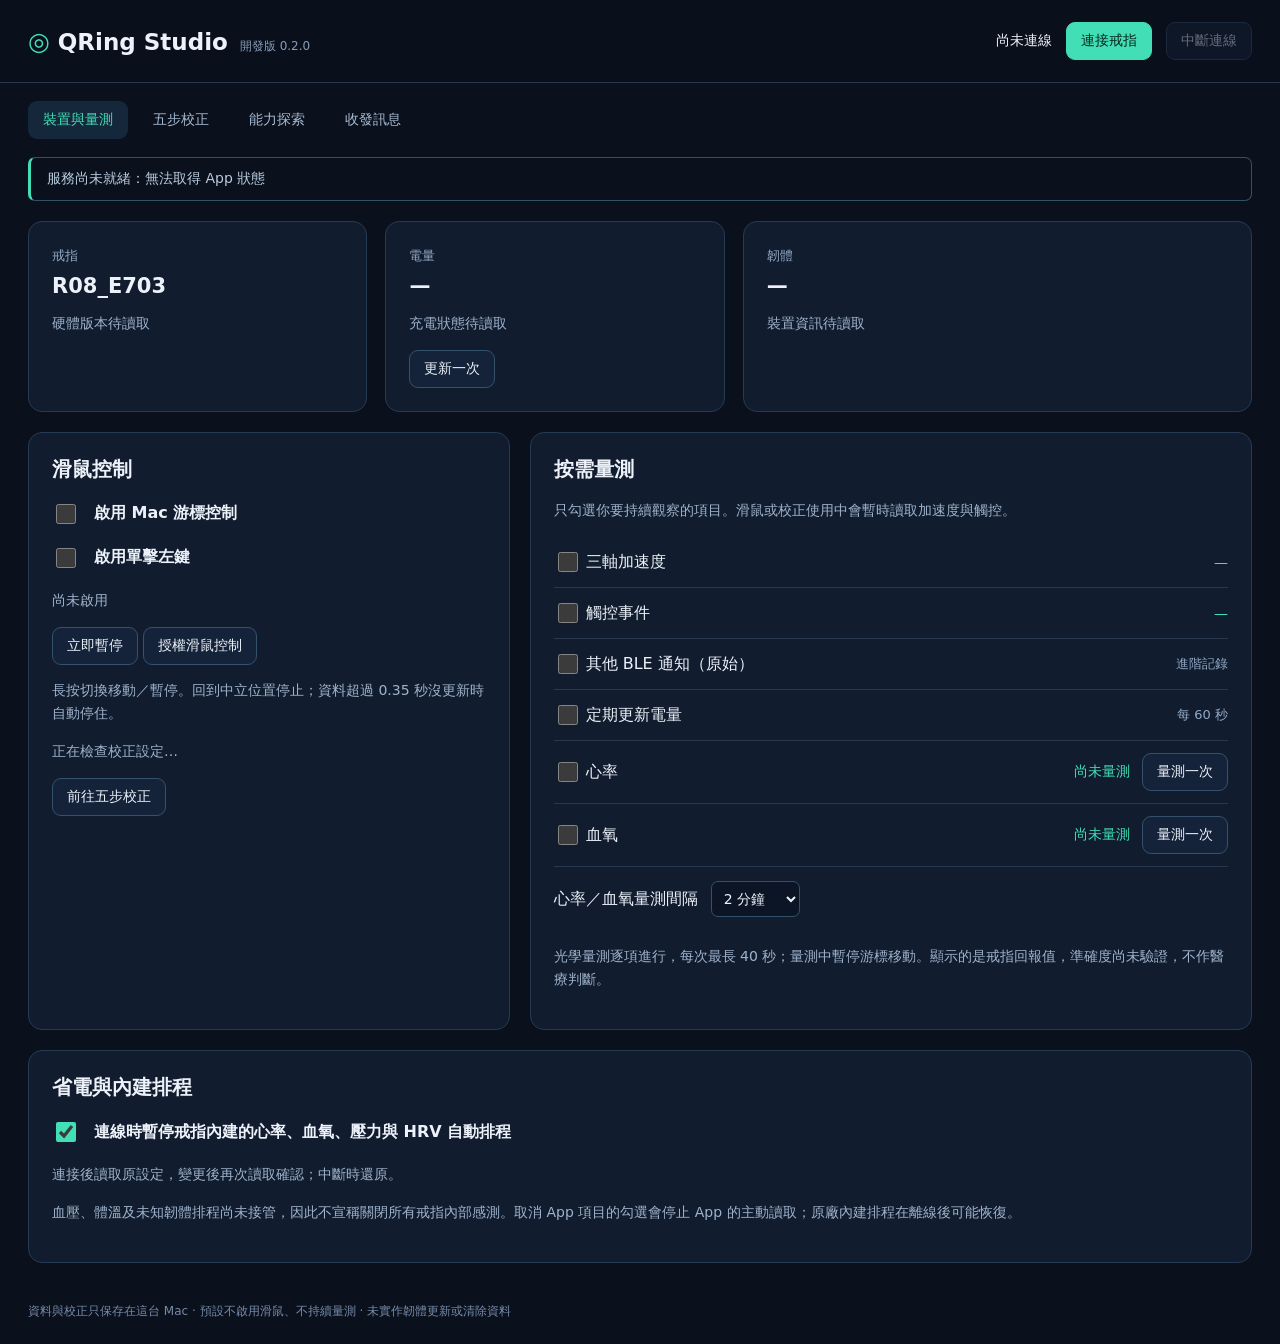
==== mac-app/web/index.html @ 6a07385c "feat: ship QRing Studio macOS app with selective sensors, calibration and developer logs" ====
<!doctype html><html lang="zh-Hant"><head><meta charset="utf-8"><meta name="viewport" content="width=device-width,initial-scale=1"><title>QRing Studio</title><link rel="stylesheet" href="studio.css"></head><body>
<header><div class="brand">◎ <b>QRing Studio</b><small>開發版 0.2.0</small></div><span id="connection">尚未連線</span><button id="connect">連接戒指</button><button id="disconnect" disabled>中斷連線</button></header>
<nav aria-label="功能"><button data-tab="dashboard" class="selected">裝置與量測</button><button data-tab="calibration">五步校正</button><button data-tab="explore">能力探索</button><button data-tab="messages">收發訊息</button></nav><div id="notice" role="status" aria-live="polite">持續量測預設關閉。請先連接戒指。</div>
<main><section id="dashboard" class="tab"><div class="stats"><article><small>戒指</small><strong id="name">R08_E703</strong><p id="hardware">硬體版本待讀取</p></article><article><small>電量</small><strong id="battery">—</strong><p id="charging">充電狀態待讀取</p><button data-read="battery">更新一次</button></article><article><small>韌體</small><strong id="firmware">—</strong><p id="serial">裝置資訊待讀取</p></article></div>
<div class="columns"><article><h2>滑鼠控制</h2><label class="toggle"><input type="checkbox" data-option="mouse">啟用 Mac 游標控制</label><label class="toggle"><input type="checkbox" data-option="click">啟用單擊左鍵</label><p id="mouseStatus">尚未啟用</p><button id="pause">立即暫停</button> <button id="access">授權滑鼠控制</button><p>長按切換移動／暫停。回到中立位置停止；資料超過 0.35 秒沒更新時自動停住。</p><p id="calibrationStatus">正在檢查校正設定…</p><button id="calibrationLink">前往五步校正</button></article>
<article><h2>按需量測</h2><p>只勾選你要持續觀察的項目。滑鼠或校正使用中會暫時讀取加速度與觸控。</p><div class="feature"><label><input type="checkbox" data-option="accel">三軸加速度</label><output id="accelValue">—</output></div><div class="feature"><label><input type="checkbox" data-option="touch">觸控事件</label><output id="touchValue">—</output></div><div class="feature"><label><input type="checkbox" data-option="raw_gatt">其他 BLE 通知（原始）</label><span>進階記錄</span></div><div class="feature"><label><input type="checkbox" data-option="battery">定期更新電量</label><span>每 60 秒</span></div><div class="feature"><label><input type="checkbox" data-option="hr">心率</label><output id="hrValue">尚未量測</output><button data-measure="1">量測一次</button></div><div class="feature"><label><input type="checkbox" data-option="spo2">血氧</label><output id="spo2Value">尚未量測</output><button data-measure="3">量測一次</button></div><label>心率／血氧量測間隔 <select id="healthInterval"><option value="60">1 分鐘</option><option value="120" selected>2 分鐘</option><option value="300">5 分鐘</option><option value="600">10 分鐘</option></select></label><p>光學量測逐項進行，每次最長 40 秒；量測中暫停游標移動。顯示的是戒指回報值，準確度尚未驗證，不作醫療判斷。</p></article></div>
<article><h2>省電與內建排程</h2><label class="toggle"><input type="checkbox" data-option="manage_auto" checked>連線時暫停戒指內建的心率、血氧、壓力與 HRV 自動排程</label><p id="autoStatus">連接後讀取原設定，變更後再次讀取確認；中斷時還原。</p><p>血壓、體溫及未知韌體排程尚未接管，因此不宣稱關閉所有戒指內部感測。取消 App 項目的勾選會停止 App 的主動讀取；原廠內建排程在離線後可能恢復。</p></article></section>
<section id="calibration" class="tab" hidden><div class="cal-note">校正時系統游標控制會關閉；離開此頁後結束校正專用讀取。</div><iframe id="calFrame" title="戒指五步校正" src="about:blank"></iframe></section>
<section id="explore" class="tab" hidden><article><h2>這顆戒指回報了什麼？</h2><p>「實機回應」只代表收到資料；有效數值、感測準確度與功能可用性是不同的證據。社群文件使用其他韌體，不能當作這顆戒指的驗證。</p><div id="evidence"></div><button id="inventory">讀取基本能力與排程（不啟動感測）</button></article><article><h2>健康功能候選</h2><p>這些名稱來自協定。心率與血氧可單次測試；其他項目只呈現原始回應，不把未知欄位換算成健康數值。ECG 啟動流程尚未確認，本版不送出。</p><div id="measureCandidates"></div></article><article><h2>唯讀查詢</h2><select id="readQuery" aria-label="選擇唯讀查詢"></select> <button id="readSelected">讀取一次</button><p>只有按下按鈕才會讀取，不會因為顯示在清單內就持續執行。完整結果會出現在收發訊息。</p></article><article><h2>所有協定入口</h2><input id="catalogSearch" placeholder="搜尋功能、指令碼或分類" aria-label="搜尋能力"><div id="catalog"></div></article><article><h2>GATT 與原始能力位元</h2><pre id="gatt">尚未讀取</pre></article></section>
<section id="messages" class="tab" hidden><article><div class="row"><div><h2>完整收發紀錄</h2><p>TX：App 送給戒指；RX：戒指回報；輸出：游標與點擊；其他：解析、排程、校正與還原。未知訊息保留原文。</p></div><button id="export">匯出本次紀錄</button></div><label>方向 <select id="logFilter"><option value="">全部</option><option>TX</option><option>RX</option><option>輸出</option><option>解析</option><option>量測</option><option>排程</option><option>還原</option></select></label><input id="logSearch" placeholder="搜尋訊息或十六進位" aria-label="搜尋訊息"><p>畫面顯示最近 1,000 筆；本次完整紀錄保存在這台 Mac，可匯出。可能包含健康資料，分享前請自行檢查。</p><div id="logs"></div></article></section></main><footer>資料與校正只保存在這台 Mac · 預設不啟用滑鼠、不持續量測 · 未實作韌體更新或清除資料</footer><script src="studio.js"></script></body></html>
---- mac-app/web/studio.css ----
:root{font:16px system-ui,sans-serif;color-scheme:dark;background:#0a101c;color:#edf2fa}*{box-sizing:border-box}body{margin:0}header{display:flex;align-items:center;gap:14px;padding:22px 28px;border-bottom:1px solid #28384f;position:sticky;top:0;background:#0a101cf5;z-index:10}.brand{font-size:25px;color:#42dfb7;margin-right:auto}.brand b{color:#edf2fa;font-size:23px}.brand small{font-size:12px;color:#889cb7;margin-left:12px}button,select,input{font:inherit}button{background:#15233a;color:#edf2fa;border:1px solid #36516b;border-radius:9px;padding:9px 14px;cursor:pointer;font-size:14px}button:hover:not(:disabled){border-color:#42dfb7}button:disabled{opacity:.4;cursor:not-allowed}button:focus-visible,input:focus-visible,select:focus-visible{outline:3px solid #42dfb7;outline-offset:3px}#connect{background:#42dfb7;color:#08261f;border-color:#42dfb7}#connection{font-size:14px}nav{display:flex;gap:10px;padding:18px 28px 0}nav button{border-color:transparent;background:transparent;color:#a7bad2}.selected{color:#42dfb7!important;background:#15283b!important}#notice{margin:18px 28px 0;border:1px solid #335269;border-left:3px solid #42dfb7;padding:12px 16px;border-radius:7px;color:#b8ccdf;font-size:14px}main{padding:20px 28px}article{background:#111c2e;border:1px solid #263b53;border-radius:14px;padding:23px;margin-bottom:20px}h2{font-size:20px;margin:0 0 16px}p{color:#9fb3cc;font-size:14px;line-height:1.7}small{color:#92a7c2}strong{display:block;font-size:24px;margin-top:9px}.stats{display:grid;grid-template-columns:1fr 1fr 1.5fr;gap:18px}.stats strong{overflow-wrap:anywhere;font-size:21px}.columns{display:grid;grid-template-columns:1fr 1.5fr;gap:20px}.toggle{display:flex;align-items:center;gap:10px;margin:18px 0;font-weight:600}input[type=checkbox]{width:20px;height:20px;accent-color:#42dfb7;vertical-align:middle;margin-right:8px}.feature{display:flex;gap:12px;align-items:center;flex-wrap:wrap;padding:12px 0;border-bottom:1px solid #27374d}.feature output{margin-left:auto;font-size:14px;color:#42dfb7}.feature span{margin-left:auto;color:#91a8c4;font-size:13px}select,input:not([type=checkbox]){background:#0b1525;border:1px solid #35506c;color:#eef3fb;border-radius:7px;padding:8px;font-size:14px}select{margin:14px 8px}.row{display:flex;gap:20px;align-items:center;justify-content:space-between}#logs{max-height:600px;overflow:auto}.entry{font-family:ui-monospace,monospace;border-bottom:1px solid #29394e;padding:11px 0;font-size:13px;line-height:1.7;overflow-wrap:anywhere}.entry b{color:#42dfb7;margin-right:10px}pre{font-size:13px;white-space:pre-wrap;overflow-wrap:anywhere;line-height:1.6;color:#adc4dd}.catalog-row{padding:14px 0;border-bottom:1px solid #2a3950}.catalog-row h3{font-size:16px;margin:0 0 7px;font-weight:500}.catalog-row small{display:block;font-size:13px;line-height:1.6}.status-tag{display:inline-block;padding:4px 8px;background:#153441;border-radius:5px;color:#83d8c1;font-size:12px;margin:3px}.cal-note{padding:12px;color:#a7bed7;font-size:14px}iframe{border:0;width:100%;height:1150px;background:#0a101c}footer{padding:0 28px 24px;color:#758ba9;font-size:12px}[hidden]{display:none!important}@media(max-width:900px){header{flex-wrap:wrap}.stats,.columns{grid-template-columns:1fr}nav{flex-wrap:wrap}.brand{width:100%}}
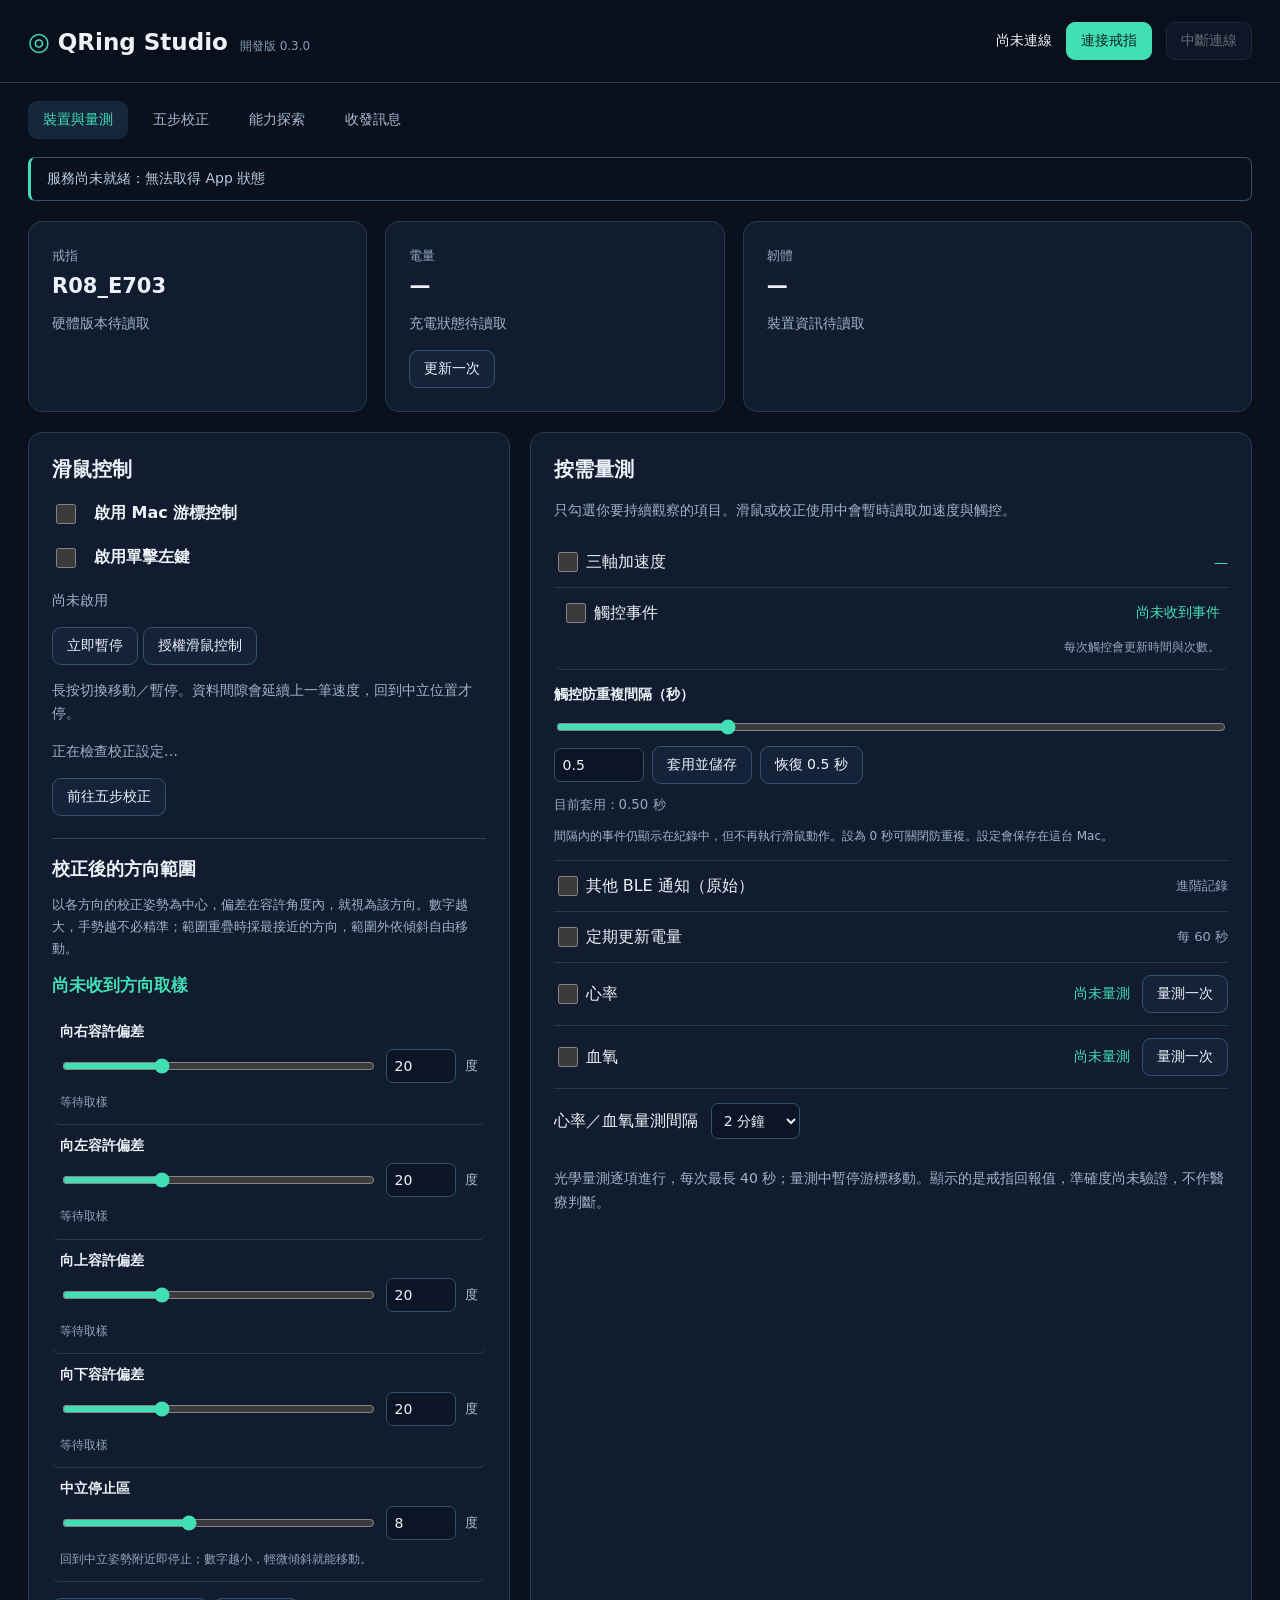
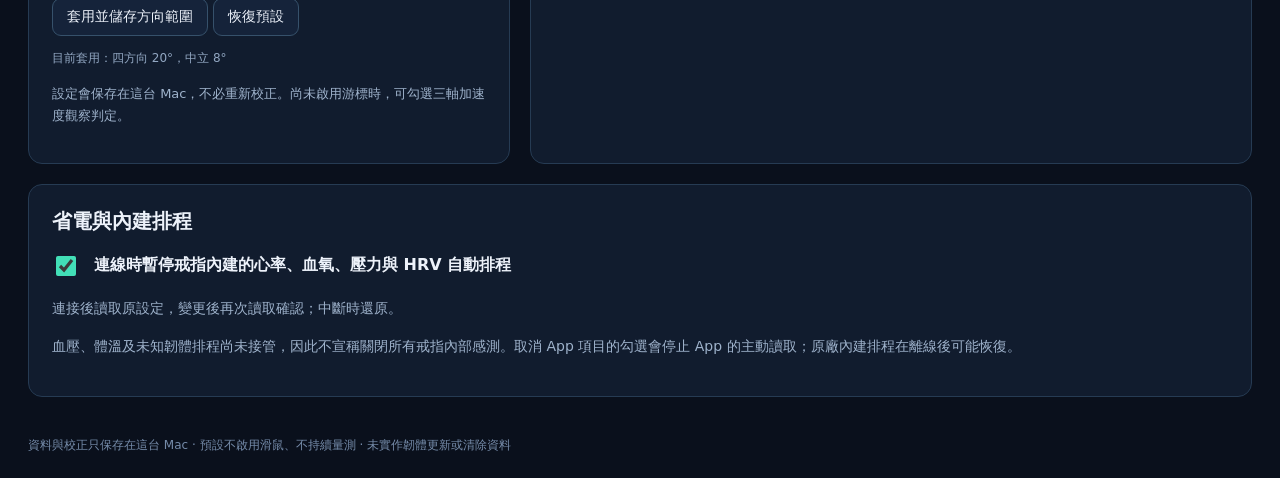
==== commit 54a33684: "feat: integrate QRing Studio 0.3.0 M6 updates Add menu bar controls, ring-tap calibration, touch and" ====
--- a/mac-app/web/index.html
+++ b/mac-app/web/index.html
@@ -1,10 +1,10 @@
 <!doctype html><html lang="zh-Hant"><head><meta charset="utf-8"><meta name="viewport" content="width=device-width,initial-scale=1"><title>QRing Studio</title><link rel="stylesheet" href="studio.css"></head><body>
-<header><div class="brand">◎ <b>QRing Studio</b><small>開發版 0.2.0</small></div><span id="connection">尚未連線</span><button id="connect">連接戒指</button><button id="disconnect" disabled>中斷連線</button></header>
+<header><div class="brand">◎ <b>QRing Studio</b><small>開發版 0.3.0</small></div><span id="connection">尚未連線</span><button id="connect">連接戒指</button><button id="disconnect" disabled>中斷連線</button></header>
 <nav aria-label="功能"><button data-tab="dashboard" class="selected">裝置與量測</button><button data-tab="calibration">五步校正</button><button data-tab="explore">能力探索</button><button data-tab="messages">收發訊息</button></nav><div id="notice" role="status" aria-live="polite">持續量測預設關閉。請先連接戒指。</div>
 <main><section id="dashboard" class="tab"><div class="stats"><article><small>戒指</small><strong id="name">R08_E703</strong><p id="hardware">硬體版本待讀取</p></article><article><small>電量</small><strong id="battery">—</strong><p id="charging">充電狀態待讀取</p><button data-read="battery">更新一次</button></article><article><small>韌體</small><strong id="firmware">—</strong><p id="serial">裝置資訊待讀取</p></article></div>
-<div class="columns"><article><h2>滑鼠控制</h2><label class="toggle"><input type="checkbox" data-option="mouse">啟用 Mac 游標控制</label><label class="toggle"><input type="checkbox" data-option="click">啟用單擊左鍵</label><p id="mouseStatus">尚未啟用</p><button id="pause">立即暫停</button> <button id="access">授權滑鼠控制</button><p>長按切換移動／暫停。回到中立位置停止；資料超過 0.35 秒沒更新時自動停住。</p><p id="calibrationStatus">正在檢查校正設定…</p><button id="calibrationLink">前往五步校正</button></article>
-<article><h2>按需量測</h2><p>只勾選你要持續觀察的項目。滑鼠或校正使用中會暫時讀取加速度與觸控。</p><div class="feature"><label><input type="checkbox" data-option="accel">三軸加速度</label><output id="accelValue">—</output></div><div class="feature"><label><input type="checkbox" data-option="touch">觸控事件</label><output id="touchValue">—</output></div><div class="feature"><label><input type="checkbox" data-option="raw_gatt">其他 BLE 通知（原始）</label><span>進階記錄</span></div><div class="feature"><label><input type="checkbox" data-option="battery">定期更新電量</label><span>每 60 秒</span></div><div class="feature"><label><input type="checkbox" data-option="hr">心率</label><output id="hrValue">尚未量測</output><button data-measure="1">量測一次</button></div><div class="feature"><label><input type="checkbox" data-option="spo2">血氧</label><output id="spo2Value">尚未量測</output><button data-measure="3">量測一次</button></div><label>心率／血氧量測間隔 <select id="healthInterval"><option value="60">1 分鐘</option><option value="120" selected>2 分鐘</option><option value="300">5 分鐘</option><option value="600">10 分鐘</option></select></label><p>光學量測逐項進行，每次最長 40 秒；量測中暫停游標移動。顯示的是戒指回報值，準確度尚未驗證，不作醫療判斷。</p></article></div>
+<div class="columns"><article><h2>滑鼠控制</h2><label class="toggle"><input type="checkbox" data-option="mouse">啟用 Mac 游標控制</label><label class="toggle"><input type="checkbox" data-option="click">啟用單擊左鍵</label><p id="mouseStatus">尚未啟用</p><button id="pause">立即暫停</button> <button id="access">授權滑鼠控制</button><p>長按切換移動／暫停。資料間隙會延續上一筆速度，回到中立位置才停。</p><p id="calibrationStatus">正在檢查校正設定…</p><button id="calibrationLink">前往五步校正</button><div class="motion-settings"><h3>校正後的方向範圍</h3><p>以各方向的校正姿勢為中心，偏差在容許角度內，就視為該方向。數字越大，手勢越不必精準；範圍重疊時採最接近的方向，範圍外依傾斜自由移動。</p><output id="directionStatus">尚未收到方向取樣</output><div class="direction-range" id="directionRow-right"><label for="directionRange-right">向右容許偏差</label><div class="range-controls"><input type="range" id="directionSlider-right" min="2" max="60" step="1" value="20" aria-label="向右容許偏差滑桿"><input type="number" id="directionRange-right" min="2" max="60" step="1" value="20" inputmode="decimal"><span>度</span></div><small id="directionLive-right">等待取樣</small></div><div class="direction-range" id="directionRow-left"><label for="directionRange-left">向左容許偏差</label><div class="range-controls"><input type="range" id="directionSlider-left" min="2" max="60" step="1" value="20" aria-label="向左容許偏差滑桿"><input type="number" id="directionRange-left" min="2" max="60" step="1" value="20" inputmode="decimal"><span>度</span></div><small id="directionLive-left">等待取樣</small></div><div class="direction-range" id="directionRow-up"><label for="directionRange-up">向上容許偏差</label><div class="range-controls"><input type="range" id="directionSlider-up" min="2" max="60" step="1" value="20" aria-label="向上容許偏差滑桿"><input type="number" id="directionRange-up" min="2" max="60" step="1" value="20" inputmode="decimal"><span>度</span></div><small id="directionLive-up">等待取樣</small></div><div class="direction-range" id="directionRow-down"><label for="directionRange-down">向下容許偏差</label><div class="range-controls"><input type="range" id="directionSlider-down" min="2" max="60" step="1" value="20" aria-label="向下容許偏差滑桿"><input type="number" id="directionRange-down" min="2" max="60" step="1" value="20" inputmode="decimal"><span>度</span></div><small id="directionLive-down">等待取樣</small></div><div class="direction-range"><label for="neutralZone">中立停止區</label><div class="range-controls"><input type="range" id="neutralSlider" min="0" max="20" step="1" value="8" aria-label="中立停止區滑桿"><input type="number" id="neutralZone" min="0" max="20" step="1" value="8" inputmode="decimal"><span>度</span></div><small id="neutralLive">回到中立姿勢附近即停止；數字越小，輕微傾斜就能移動。</small></div><button id="saveDirectionRanges">套用並儲存方向範圍</button> <button id="resetDirectionRanges">恢復預設</button><small id="savedDirectionRanges">目前套用：四方向 20°，中立 8°</small><p>設定會保存在這台 Mac，不必重新校正。尚未啟用游標時，可勾選三軸加速度觀察判定。</p></div></article>
+<article><h2>按需量測</h2><p>只勾選你要持續觀察的項目。滑鼠或校正使用中會暫時讀取加速度與觸控。</p><div class="feature"><label><input type="checkbox" data-option="accel">三軸加速度</label><output id="accelValue">—</output></div><div class="feature touch-event" id="touchEvent"><label><input type="checkbox" data-option="touch">觸控事件</label><output id="touchValue" aria-live="polite">尚未收到事件</output><small id="touchMeta">每次觸控會更新時間與次數。</small></div><ol id="touchHistory" class="touch-history" aria-label="最近觸控事件"></ol><div class="debounce-setting"><label for="gestureDebounce">觸控防重複間隔（秒）</label><div class="debounce-controls"><input type="range" id="gestureDebounceRange" aria-label="調整觸控防重複間隔" min="0" max="2" step="0.01" value="0.5"><input type="number" id="gestureDebounce" min="0" max="2" step="0.01" value="0.5" inputmode="decimal"><button id="saveGestureInterval">套用並儲存</button><button id="resetGestureInterval">恢復 0.5 秒</button></div><small id="savedGestureInterval">目前套用：0.50 秒</small><p>間隔內的事件仍顯示在紀錄中，但不再執行滑鼠動作。設為 0 秒可關閉防重複。設定會保存在這台 Mac。</p></div><div class="feature"><label><input type="checkbox" data-option="raw_gatt">其他 BLE 通知（原始）</label><span>進階記錄</span></div><div class="feature"><label><input type="checkbox" data-option="battery">定期更新電量</label><span>每 60 秒</span></div><div class="feature"><label><input type="checkbox" data-option="hr">心率</label><output id="hrValue">尚未量測</output><button data-measure="1">量測一次</button></div><div class="feature"><label><input type="checkbox" data-option="spo2">血氧</label><output id="spo2Value">尚未量測</output><button data-measure="3">量測一次</button></div><label>心率／血氧量測間隔 <select id="healthInterval"><option value="60">1 分鐘</option><option value="120" selected>2 分鐘</option><option value="300">5 分鐘</option><option value="600">10 分鐘</option></select></label><p>光學量測逐項進行，每次最長 40 秒；量測中暫停游標移動。顯示的是戒指回報值，準確度尚未驗證，不作醫療判斷。</p></article></div>
 <article><h2>省電與內建排程</h2><label class="toggle"><input type="checkbox" data-option="manage_auto" checked>連線時暫停戒指內建的心率、血氧、壓力與 HRV 自動排程</label><p id="autoStatus">連接後讀取原設定，變更後再次讀取確認；中斷時還原。</p><p>血壓、體溫及未知韌體排程尚未接管，因此不宣稱關閉所有戒指內部感測。取消 App 項目的勾選會停止 App 的主動讀取；原廠內建排程在離線後可能恢復。</p></article></section>
-<section id="calibration" class="tab" hidden><div class="cal-note">校正時系統游標控制會關閉；離開此頁後結束校正專用讀取。</div><iframe id="calFrame" title="戒指五步校正" src="about:blank"></iframe></section>
+<section id="calibration" class="tab" hidden><div class="cal-note">保持每個姿勢約 3 秒，提示就緒後單擊戒指確認下一步；五步完成後再單擊儲存並返回。校正時系統游標控制關閉。</div><iframe id="calFrame" title="戒指五步校正" src="about:blank"></iframe></section>
 <section id="explore" class="tab" hidden><article><h2>這顆戒指回報了什麼？</h2><p>「實機回應」只代表收到資料；有效數值、感測準確度與功能可用性是不同的證據。社群文件使用其他韌體，不能當作這顆戒指的驗證。</p><div id="evidence"></div><button id="inventory">讀取基本能力與排程（不啟動感測）</button></article><article><h2>健康功能候選</h2><p>這些名稱來自協定。心率與血氧可單次測試；其他項目只呈現原始回應，不把未知欄位換算成健康數值。ECG 啟動流程尚未確認，本版不送出。</p><div id="measureCandidates"></div></article><article><h2>唯讀查詢</h2><select id="readQuery" aria-label="選擇唯讀查詢"></select> <button id="readSelected">讀取一次</button><p>只有按下按鈕才會讀取，不會因為顯示在清單內就持續執行。完整結果會出現在收發訊息。</p></article><article><h2>所有協定入口</h2><input id="catalogSearch" placeholder="搜尋功能、指令碼或分類" aria-label="搜尋能力"><div id="catalog"></div></article><article><h2>GATT 與原始能力位元</h2><pre id="gatt">尚未讀取</pre></article></section>
 <section id="messages" class="tab" hidden><article><div class="row"><div><h2>完整收發紀錄</h2><p>TX：App 送給戒指；RX：戒指回報；輸出：游標與點擊；其他：解析、排程、校正與還原。未知訊息保留原文。</p></div><button id="export">匯出本次紀錄</button></div><label>方向 <select id="logFilter"><option value="">全部</option><option>TX</option><option>RX</option><option>輸出</option><option>解析</option><option>量測</option><option>排程</option><option>還原</option></select></label><input id="logSearch" placeholder="搜尋訊息或十六進位" aria-label="搜尋訊息"><p>畫面顯示最近 1,000 筆；本次完整紀錄保存在這台 Mac，可匯出。可能包含健康資料，分享前請自行檢查。</p><div id="logs"></div></article></section></main><footer>資料與校正只保存在這台 Mac · 預設不啟用滑鼠、不持續量測 · 未實作韌體更新或清除資料</footer><script src="studio.js"></script></body></html>
--- a/mac-app/web/studio.css
+++ b/mac-app/web/studio.css
@@ -1 +1,10 @@
 :root{font:16px system-ui,sans-serif;color-scheme:dark;background:#0a101c;color:#edf2fa}*{box-sizing:border-box}body{margin:0}header{display:flex;align-items:center;gap:14px;padding:22px 28px;border-bottom:1px solid #28384f;position:sticky;top:0;background:#0a101cf5;z-index:10}.brand{font-size:25px;color:#42dfb7;margin-right:auto}.brand b{color:#edf2fa;font-size:23px}.brand small{font-size:12px;color:#889cb7;margin-left:12px}button,select,input{font:inherit}button{background:#15233a;color:#edf2fa;border:1px solid #36516b;border-radius:9px;padding:9px 14px;cursor:pointer;font-size:14px}button:hover:not(:disabled){border-color:#42dfb7}button:disabled{opacity:.4;cursor:not-allowed}button:focus-visible,input:focus-visible,select:focus-visible{outline:3px solid #42dfb7;outline-offset:3px}#connect{background:#42dfb7;color:#08261f;border-color:#42dfb7}#connection{font-size:14px}nav{display:flex;gap:10px;padding:18px 28px 0}nav button{border-color:transparent;background:transparent;color:#a7bad2}.selected{color:#42dfb7!important;background:#15283b!important}#notice{margin:18px 28px 0;border:1px solid #335269;border-left:3px solid #42dfb7;padding:12px 16px;border-radius:7px;color:#b8ccdf;font-size:14px}main{padding:20px 28px}article{background:#111c2e;border:1px solid #263b53;border-radius:14px;padding:23px;margin-bottom:20px}h2{font-size:20px;margin:0 0 16px}p{color:#9fb3cc;font-size:14px;line-height:1.7}small{color:#92a7c2}strong{display:block;font-size:24px;margin-top:9px}.stats{display:grid;grid-template-columns:1fr 1fr 1.5fr;gap:18px}.stats strong{overflow-wrap:anywhere;font-size:21px}.columns{display:grid;grid-template-columns:1fr 1.5fr;gap:20px}.toggle{display:flex;align-items:center;gap:10px;margin:18px 0;font-weight:600}input[type=checkbox]{width:20px;height:20px;accent-color:#42dfb7;vertical-align:middle;margin-right:8px}.feature{display:flex;gap:12px;align-items:center;flex-wrap:wrap;padding:12px 0;border-bottom:1px solid #27374d}.feature output{margin-left:auto;font-size:14px;color:#42dfb7}.feature span{margin-left:auto;color:#91a8c4;font-size:13px}select,input:not([type=checkbox]){background:#0b1525;border:1px solid #35506c;color:#eef3fb;border-radius:7px;padding:8px;font-size:14px}select{margin:14px 8px}.row{display:flex;gap:20px;align-items:center;justify-content:space-between}#logs{max-height:600px;overflow:auto}.entry{font-family:ui-monospace,monospace;border-bottom:1px solid #29394e;padding:11px 0;font-size:13px;line-height:1.7;overflow-wrap:anywhere}.entry b{color:#42dfb7;margin-right:10px}pre{font-size:13px;white-space:pre-wrap;overflow-wrap:anywhere;line-height:1.6;color:#adc4dd}.catalog-row{padding:14px 0;border-bottom:1px solid #2a3950}.catalog-row h3{font-size:16px;margin:0 0 7px;font-weight:500}.catalog-row small{display:block;font-size:13px;line-height:1.6}.status-tag{display:inline-block;padding:4px 8px;background:#153441;border-radius:5px;color:#83d8c1;font-size:12px;margin:3px}.cal-note{padding:12px;color:#a7bed7;font-size:14px}iframe{border:0;width:100%;height:1150px;background:#0a101c}footer{padding:0 28px 24px;color:#758ba9;font-size:12px}[hidden]{display:none!important}@media(max-width:900px){header{flex-wrap:wrap}.stats,.columns{grid-template-columns:1fr}nav{flex-wrap:wrap}.brand{width:100%}} 
+.touch-event{padding:12px 8px;border-radius:8px;transition:background .2s}.touch-event small{flex-basis:100%;text-align:right;line-height:1.6;font-size:12px}.touch-pulse{background:#17483f;animation:touch-highlight .9s ease-out}.touch-history{margin:4px 0 12px;padding-left:24px;color:#9bb4cb;font-size:12px;line-height:1.9;font-variant-numeric:tabular-nums}.touch-history:empty{display:none}.candidate-row{padding:20px 0;border-bottom:1px solid #2a3950}.candidate-head{display:flex;align-items:center;gap:12px;flex-wrap:wrap}.candidate-head h3{font-size:17px;margin:0}.candidate-head button{margin-left:auto}.candidate-status{font-size:12px;color:#9fb3cc;border:1px solid #35506c;border-radius:20px;padding:3px 9px}.candidate-value{display:block;font-size:20px;color:#42dfb7;margin:14px 0 6px;font-variant-numeric:tabular-nums}.candidate-message{margin:4px 0}.candidate-meta{display:block;line-height:1.7;font-variant-numeric:tabular-nums}.candidate-raw{font:13px ui-monospace,monospace;overflow-wrap:anywhere;margin:10px 0;color:#b4c6db}.candidate-row details{margin-top:10px;color:#9eb5cd;font-size:13px}.candidate-row summary{cursor:pointer}.candidate-row details li{font:12px ui-monospace,monospace;overflow-wrap:anywhere;line-height:1.8;margin-top:8px}.candidate-row[data-status=running] .candidate-status,.candidate-row[data-status=waiting] .candidate-status{color:#42dfb7;border-color:#42dfb7}.candidate-row[data-status=failed] .candidate-status,.candidate-row[data-status=timeout] .candidate-status{color:#ffc579;border-color:#806343}@keyframes touch-highlight{from{box-shadow:0 0 0 2px #42dfb7}to{box-shadow:0 0 0 0 transparent}}@media(prefers-reduced-motion:reduce){.touch-pulse{animation:none}.touch-event{transition:none}}
+
+.candidate-readings{margin:10px 0;padding-left:20px;font-size:12px;line-height:1.9;color:#a9bfd6;font-variant-numeric:tabular-nums}.candidate-readings:empty{display:none}
+
+.debounce-setting{padding:14px 0;border-bottom:1px solid #27374d}.debounce-setting>label{font-size:14px;font-weight:600}.debounce-controls{display:flex;gap:8px;align-items:center;flex-wrap:wrap;margin:12px 0}.debounce-controls input[type=range]{padding:0;width:100%;accent-color:#42dfb7}.debounce-controls input[type=number]{width:90px}.debounce-setting small{display:block}.debounce-setting p{font-size:12px;margin-bottom:0}
+
+.cal-note[data-ready="true"]{color:#42dfb7;background:#112c26;border-radius:8px}
+
+.motion-settings{border-top:1px solid #2d4159;margin-top:22px;padding-top:18px}.motion-settings h3{font-size:18px;margin:0 0 8px}.motion-settings>p{font-size:13px}.motion-settings>output{display:block;color:#42dfb7;font-size:17px;font-weight:600;margin:14px 0}.direction-range{padding:12px 8px;border-bottom:1px solid #293d53;border-radius:8px}.direction-range>label{display:block;font-size:14px;font-weight:600}.range-controls{display:flex;align-items:center;gap:9px;margin:8px 0}.range-controls input[type=range]{min-width:70px;width:100%;padding:0;accent-color:#42dfb7}.range-controls input[type=number]{width:70px;flex-shrink:0}.range-controls>span{font-size:13px;color:#afc1d6}.direction-range small{font-size:12px;font-variant-numeric:tabular-nums;line-height:1.6}.direction-range.matched{background:#15392f}.direction-range.matched>label{color:#42dfb7}.motion-settings>button{margin-top:16px}.motion-settings>small{display:block;font-size:12px;line-height:1.8;margin-top:12px}
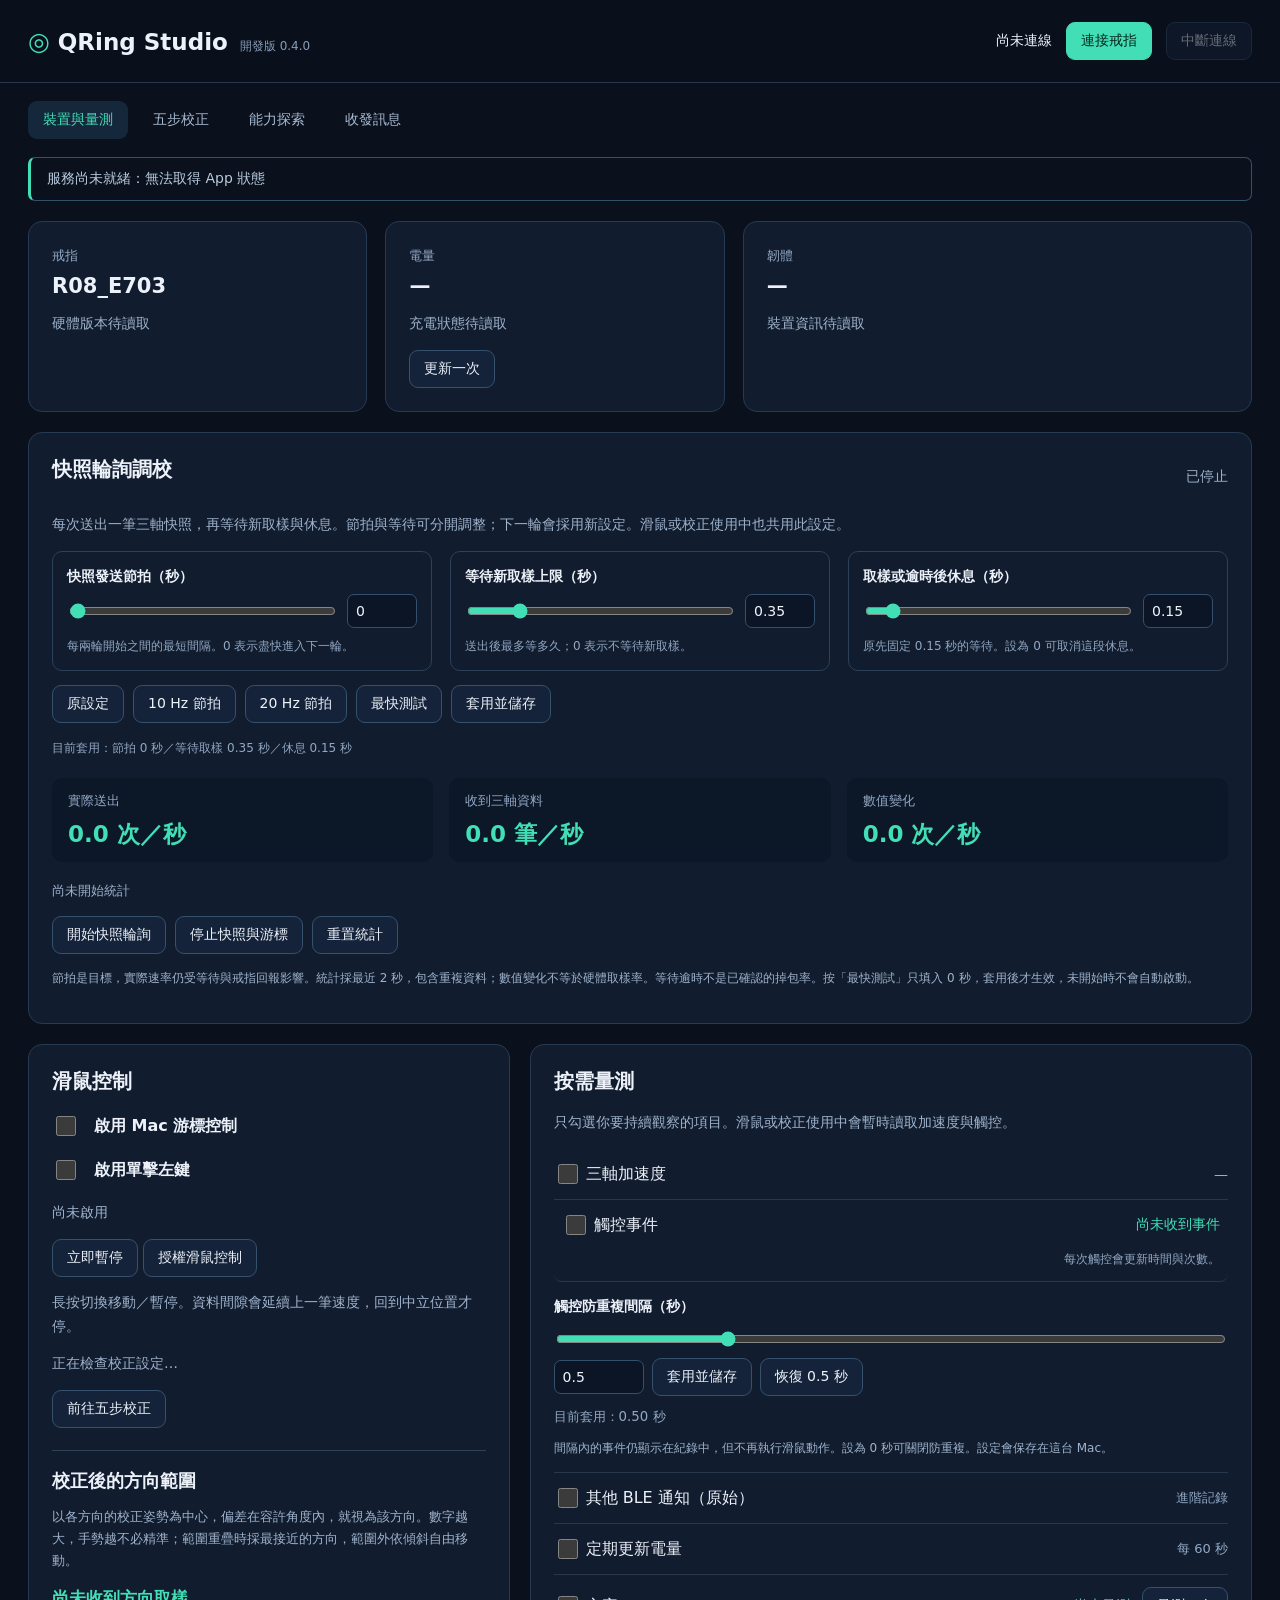
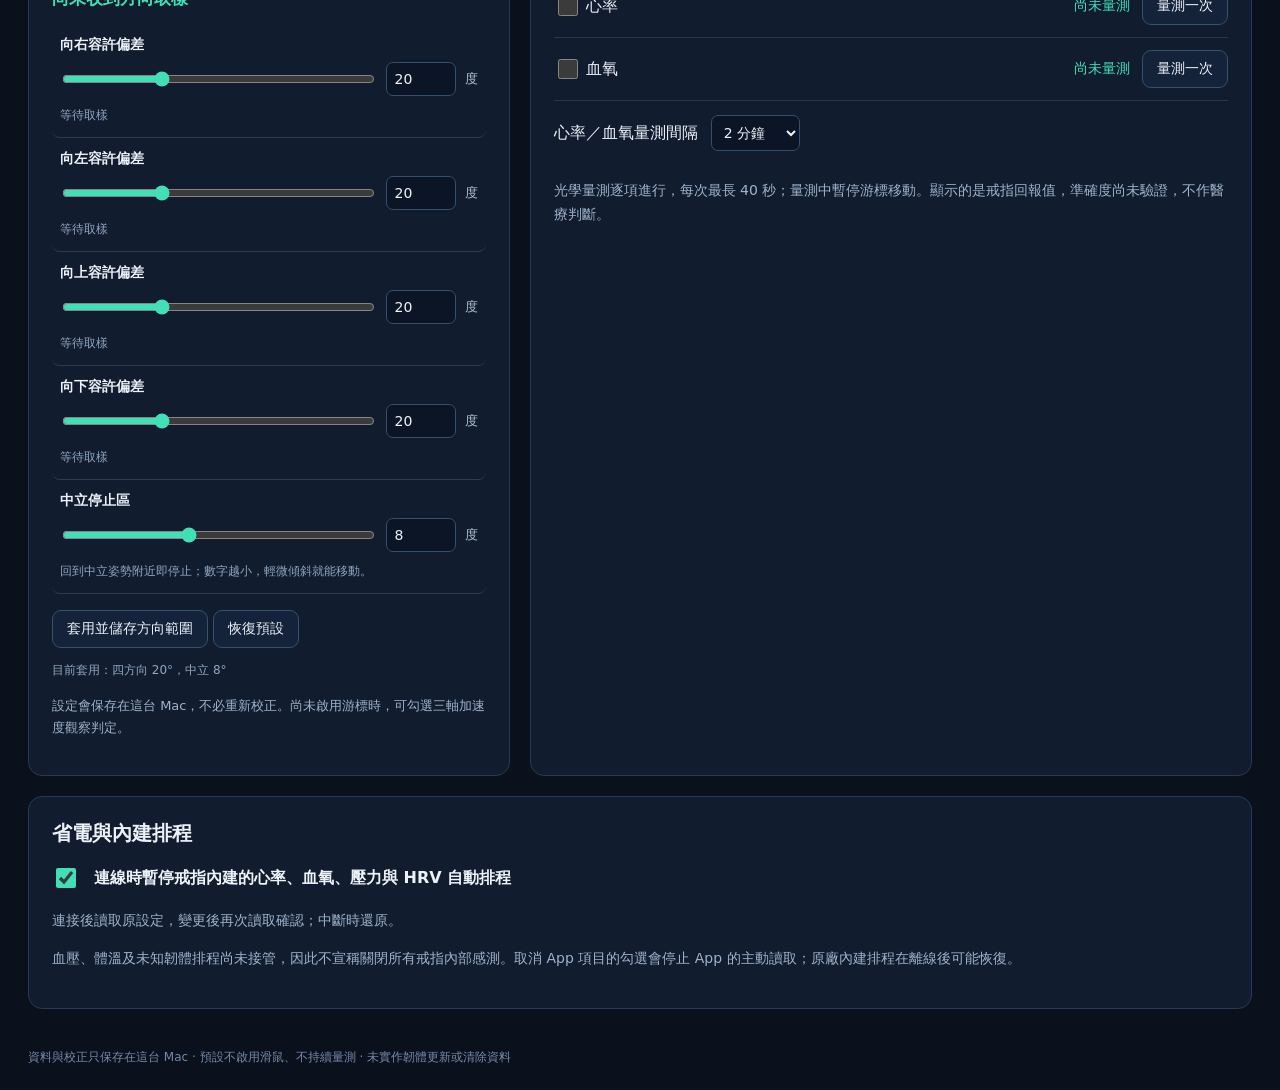
==== commit ce1cc904: "feat: add QRing Studio 0.4.0 snapshot polling controls Expose send cadence, sample-wait limit and po" ====
--- a/mac-app/web/index.html
+++ b/mac-app/web/index.html
@@ -1,8 +1,8 @@
 <!doctype html><html lang="zh-Hant"><head><meta charset="utf-8"><meta name="viewport" content="width=device-width,initial-scale=1"><title>QRing Studio</title><link rel="stylesheet" href="studio.css"></head><body>
-<header><div class="brand">◎ <b>QRing Studio</b><small>開發版 0.3.0</small></div><span id="connection">尚未連線</span><button id="connect">連接戒指</button><button id="disconnect" disabled>中斷連線</button></header>
+<header><div class="brand">◎ <b>QRing Studio</b><small>開發版 0.4.0</small></div><span id="connection">尚未連線</span><button id="connect">連接戒指</button><button id="disconnect" disabled>中斷連線</button></header>
 <nav aria-label="功能"><button data-tab="dashboard" class="selected">裝置與量測</button><button data-tab="calibration">五步校正</button><button data-tab="explore">能力探索</button><button data-tab="messages">收發訊息</button></nav><div id="notice" role="status" aria-live="polite">持續量測預設關閉。請先連接戒指。</div>
 <main><section id="dashboard" class="tab"><div class="stats"><article><small>戒指</small><strong id="name">R08_E703</strong><p id="hardware">硬體版本待讀取</p></article><article><small>電量</small><strong id="battery">—</strong><p id="charging">充電狀態待讀取</p><button data-read="battery">更新一次</button></article><article><small>韌體</small><strong id="firmware">—</strong><p id="serial">裝置資訊待讀取</p></article></div>
-<div class="columns"><article><h2>滑鼠控制</h2><label class="toggle"><input type="checkbox" data-option="mouse">啟用 Mac 游標控制</label><label class="toggle"><input type="checkbox" data-option="click">啟用單擊左鍵</label><p id="mouseStatus">尚未啟用</p><button id="pause">立即暫停</button> <button id="access">授權滑鼠控制</button><p>長按切換移動／暫停。資料間隙會延續上一筆速度，回到中立位置才停。</p><p id="calibrationStatus">正在檢查校正設定…</p><button id="calibrationLink">前往五步校正</button><div class="motion-settings"><h3>校正後的方向範圍</h3><p>以各方向的校正姿勢為中心，偏差在容許角度內，就視為該方向。數字越大，手勢越不必精準；範圍重疊時採最接近的方向，範圍外依傾斜自由移動。</p><output id="directionStatus">尚未收到方向取樣</output><div class="direction-range" id="directionRow-right"><label for="directionRange-right">向右容許偏差</label><div class="range-controls"><input type="range" id="directionSlider-right" min="2" max="60" step="1" value="20" aria-label="向右容許偏差滑桿"><input type="number" id="directionRange-right" min="2" max="60" step="1" value="20" inputmode="decimal"><span>度</span></div><small id="directionLive-right">等待取樣</small></div><div class="direction-range" id="directionRow-left"><label for="directionRange-left">向左容許偏差</label><div class="range-controls"><input type="range" id="directionSlider-left" min="2" max="60" step="1" value="20" aria-label="向左容許偏差滑桿"><input type="number" id="directionRange-left" min="2" max="60" step="1" value="20" inputmode="decimal"><span>度</span></div><small id="directionLive-left">等待取樣</small></div><div class="direction-range" id="directionRow-up"><label for="directionRange-up">向上容許偏差</label><div class="range-controls"><input type="range" id="directionSlider-up" min="2" max="60" step="1" value="20" aria-label="向上容許偏差滑桿"><input type="number" id="directionRange-up" min="2" max="60" step="1" value="20" inputmode="decimal"><span>度</span></div><small id="directionLive-up">等待取樣</small></div><div class="direction-range" id="directionRow-down"><label for="directionRange-down">向下容許偏差</label><div class="range-controls"><input type="range" id="directionSlider-down" min="2" max="60" step="1" value="20" aria-label="向下容許偏差滑桿"><input type="number" id="directionRange-down" min="2" max="60" step="1" value="20" inputmode="decimal"><span>度</span></div><small id="directionLive-down">等待取樣</small></div><div class="direction-range"><label for="neutralZone">中立停止區</label><div class="range-controls"><input type="range" id="neutralSlider" min="0" max="20" step="1" value="8" aria-label="中立停止區滑桿"><input type="number" id="neutralZone" min="0" max="20" step="1" value="8" inputmode="decimal"><span>度</span></div><small id="neutralLive">回到中立姿勢附近即停止；數字越小，輕微傾斜就能移動。</small></div><button id="saveDirectionRanges">套用並儲存方向範圍</button> <button id="resetDirectionRanges">恢復預設</button><small id="savedDirectionRanges">目前套用：四方向 20°，中立 8°</small><p>設定會保存在這台 Mac，不必重新校正。尚未啟用游標時，可勾選三軸加速度觀察判定。</p></div></article>
+<article id="pollingPanel"><div class="row"><h2>快照輪詢調校</h2><output id="pollStatus">已停止</output></div><p>每次送出一筆三軸快照，再等待新取樣與休息。節拍與等待可分開調整；下一輪會採用新設定。滑鼠或校正使用中也共用此設定。</p><div class="poll-fields"><div class="poll-field"><label for="poll-period">快照發送節拍（秒）</label><div class="range-controls"><input type="range" id="poll-slider-period" aria-label="快照發送節拍滑桿" min="0" max="2" step="0.001" value="0"><input type="number" id="poll-period" min="0" max="2" step="0.001" inputmode="decimal" value="0"></div><small>每兩輪開始之間的最短間隔。0 表示盡快進入下一輪。</small></div><div class="poll-field"><label for="poll-timeout">等待新取樣上限（秒）</label><div class="range-controls"><input type="range" id="poll-slider-timeout" aria-label="等待新取樣上限滑桿" min="0" max="2" step="0.001" value="0.35"><input type="number" id="poll-timeout" min="0" max="2" step="0.001" inputmode="decimal" value="0.35"></div><small>送出後最多等多久；0 表示不等待新取樣。</small></div><div class="poll-field"><label for="poll-pause">取樣或逾時後休息（秒）</label><div class="range-controls"><input type="range" id="poll-slider-pause" aria-label="取樣或逾時後休息滑桿" min="0" max="2" step="0.001" value="0.15"><input type="number" id="poll-pause" min="0" max="2" step="0.001" inputmode="decimal" value="0.15"></div><small>原先固定 0.15 秒的等待。設為 0 可取消這段休息。</small></div></div><div class="poll-actions"><button data-poll-preset="default">原設定</button><button data-poll-preset="10">10 Hz 節拍</button><button data-poll-preset="20">20 Hz 節拍</button><button data-poll-preset="fast">最快測試</button><button id="savePolling">套用並儲存</button></div><small id="pollSaved">目前套用：節拍 0 秒／等待取樣 0.35 秒／休息 0.15 秒</small><div class="poll-metrics"><div><small>實際送出</small><strong id="pollTx">0.0 次／秒</strong></div><div><small>收到三軸資料</small><strong id="pollRx">0.0 筆／秒</strong></div><div><small>數值變化</small><strong id="pollChanged">0.0 次／秒</strong></div></div><p id="pollDetails">尚未開始統計</p><div class="poll-actions"><button id="startPolling">開始快照輪詢</button><button id="stopPolling">停止快照與游標</button><button id="resetPollingStats">重置統計</button></div><p class="poll-note">節拍是目標，實際速率仍受等待與戒指回報影響。統計採最近 2 秒，包含重複資料；數值變化不等於硬體取樣率。等待逾時不是已確認的掉包率。按「最快測試」只填入 0 秒，套用後才生效，未開始時不會自動啟動。</p></article><div class="columns"><article><h2>滑鼠控制</h2><label class="toggle"><input type="checkbox" data-option="mouse">啟用 Mac 游標控制</label><label class="toggle"><input type="checkbox" data-option="click">啟用單擊左鍵</label><p id="mouseStatus">尚未啟用</p><button id="pause">立即暫停</button> <button id="access">授權滑鼠控制</button><p>長按切換移動／暫停。資料間隙會延續上一筆速度，回到中立位置才停。</p><p id="calibrationStatus">正在檢查校正設定…</p><button id="calibrationLink">前往五步校正</button><div class="motion-settings"><h3>校正後的方向範圍</h3><p>以各方向的校正姿勢為中心，偏差在容許角度內，就視為該方向。數字越大，手勢越不必精準；範圍重疊時採最接近的方向，範圍外依傾斜自由移動。</p><output id="directionStatus">尚未收到方向取樣</output><div class="direction-range" id="directionRow-right"><label for="directionRange-right">向右容許偏差</label><div class="range-controls"><input type="range" id="directionSlider-right" min="2" max="60" step="1" value="20" aria-label="向右容許偏差滑桿"><input type="number" id="directionRange-right" min="2" max="60" step="1" value="20" inputmode="decimal"><span>度</span></div><small id="directionLive-right">等待取樣</small></div><div class="direction-range" id="directionRow-left"><label for="directionRange-left">向左容許偏差</label><div class="range-controls"><input type="range" id="directionSlider-left" min="2" max="60" step="1" value="20" aria-label="向左容許偏差滑桿"><input type="number" id="directionRange-left" min="2" max="60" step="1" value="20" inputmode="decimal"><span>度</span></div><small id="directionLive-left">等待取樣</small></div><div class="direction-range" id="directionRow-up"><label for="directionRange-up">向上容許偏差</label><div class="range-controls"><input type="range" id="directionSlider-up" min="2" max="60" step="1" value="20" aria-label="向上容許偏差滑桿"><input type="number" id="directionRange-up" min="2" max="60" step="1" value="20" inputmode="decimal"><span>度</span></div><small id="directionLive-up">等待取樣</small></div><div class="direction-range" id="directionRow-down"><label for="directionRange-down">向下容許偏差</label><div class="range-controls"><input type="range" id="directionSlider-down" min="2" max="60" step="1" value="20" aria-label="向下容許偏差滑桿"><input type="number" id="directionRange-down" min="2" max="60" step="1" value="20" inputmode="decimal"><span>度</span></div><small id="directionLive-down">等待取樣</small></div><div class="direction-range"><label for="neutralZone">中立停止區</label><div class="range-controls"><input type="range" id="neutralSlider" min="0" max="20" step="1" value="8" aria-label="中立停止區滑桿"><input type="number" id="neutralZone" min="0" max="20" step="1" value="8" inputmode="decimal"><span>度</span></div><small id="neutralLive">回到中立姿勢附近即停止；數字越小，輕微傾斜就能移動。</small></div><button id="saveDirectionRanges">套用並儲存方向範圍</button> <button id="resetDirectionRanges">恢復預設</button><small id="savedDirectionRanges">目前套用：四方向 20°，中立 8°</small><p>設定會保存在這台 Mac，不必重新校正。尚未啟用游標時，可勾選三軸加速度觀察判定。</p></div></article>
 <article><h2>按需量測</h2><p>只勾選你要持續觀察的項目。滑鼠或校正使用中會暫時讀取加速度與觸控。</p><div class="feature"><label><input type="checkbox" data-option="accel">三軸加速度</label><output id="accelValue">—</output></div><div class="feature touch-event" id="touchEvent"><label><input type="checkbox" data-option="touch">觸控事件</label><output id="touchValue" aria-live="polite">尚未收到事件</output><small id="touchMeta">每次觸控會更新時間與次數。</small></div><ol id="touchHistory" class="touch-history" aria-label="最近觸控事件"></ol><div class="debounce-setting"><label for="gestureDebounce">觸控防重複間隔（秒）</label><div class="debounce-controls"><input type="range" id="gestureDebounceRange" aria-label="調整觸控防重複間隔" min="0" max="2" step="0.01" value="0.5"><input type="number" id="gestureDebounce" min="0" max="2" step="0.01" value="0.5" inputmode="decimal"><button id="saveGestureInterval">套用並儲存</button><button id="resetGestureInterval">恢復 0.5 秒</button></div><small id="savedGestureInterval">目前套用：0.50 秒</small><p>間隔內的事件仍顯示在紀錄中，但不再執行滑鼠動作。設為 0 秒可關閉防重複。設定會保存在這台 Mac。</p></div><div class="feature"><label><input type="checkbox" data-option="raw_gatt">其他 BLE 通知（原始）</label><span>進階記錄</span></div><div class="feature"><label><input type="checkbox" data-option="battery">定期更新電量</label><span>每 60 秒</span></div><div class="feature"><label><input type="checkbox" data-option="hr">心率</label><output id="hrValue">尚未量測</output><button data-measure="1">量測一次</button></div><div class="feature"><label><input type="checkbox" data-option="spo2">血氧</label><output id="spo2Value">尚未量測</output><button data-measure="3">量測一次</button></div><label>心率／血氧量測間隔 <select id="healthInterval"><option value="60">1 分鐘</option><option value="120" selected>2 分鐘</option><option value="300">5 分鐘</option><option value="600">10 分鐘</option></select></label><p>光學量測逐項進行，每次最長 40 秒；量測中暫停游標移動。顯示的是戒指回報值，準確度尚未驗證，不作醫療判斷。</p></article></div>
 <article><h2>省電與內建排程</h2><label class="toggle"><input type="checkbox" data-option="manage_auto" checked>連線時暫停戒指內建的心率、血氧、壓力與 HRV 自動排程</label><p id="autoStatus">連接後讀取原設定，變更後再次讀取確認；中斷時還原。</p><p>血壓、體溫及未知韌體排程尚未接管，因此不宣稱關閉所有戒指內部感測。取消 App 項目的勾選會停止 App 的主動讀取；原廠內建排程在離線後可能恢復。</p></article></section>
 <section id="calibration" class="tab" hidden><div class="cal-note">保持每個姿勢約 3 秒，提示就緒後單擊戒指確認下一步；五步完成後再單擊儲存並返回。校正時系統游標控制關閉。</div><iframe id="calFrame" title="戒指五步校正" src="about:blank"></iframe></section>
--- a/mac-app/web/studio.css
+++ b/mac-app/web/studio.css
@@ -8,3 +8,5 @@
 .cal-note[data-ready="true"]{color:#42dfb7;background:#112c26;border-radius:8px}
 
 .motion-settings{border-top:1px solid #2d4159;margin-top:22px;padding-top:18px}.motion-settings h3{font-size:18px;margin:0 0 8px}.motion-settings>p{font-size:13px}.motion-settings>output{display:block;color:#42dfb7;font-size:17px;font-weight:600;margin:14px 0}.direction-range{padding:12px 8px;border-bottom:1px solid #293d53;border-radius:8px}.direction-range>label{display:block;font-size:14px;font-weight:600}.range-controls{display:flex;align-items:center;gap:9px;margin:8px 0}.range-controls input[type=range]{min-width:70px;width:100%;padding:0;accent-color:#42dfb7}.range-controls input[type=number]{width:70px;flex-shrink:0}.range-controls>span{font-size:13px;color:#afc1d6}.direction-range small{font-size:12px;font-variant-numeric:tabular-nums;line-height:1.6}.direction-range.matched{background:#15392f}.direction-range.matched>label{color:#42dfb7}.motion-settings>button{margin-top:16px}.motion-settings>small{display:block;font-size:12px;line-height:1.8;margin-top:12px}
+
+.poll-fields{display:grid;grid-template-columns:repeat(3,minmax(0,1fr));gap:18px}.poll-field{padding:14px;border:1px solid #2c415a;border-radius:10px}.poll-field>label{font-size:14px;font-weight:600}.poll-field small{font-size:12px;line-height:1.7;display:block}.poll-actions{display:flex;gap:9px;flex-wrap:wrap;margin:14px 0}.poll-metrics{display:grid;grid-template-columns:repeat(3,minmax(0,1fr));gap:16px;margin:18px 0}.poll-metrics>div{background:#0c1728;border-radius:10px;padding:12px 16px}.poll-metrics strong{font-size:23px;color:#42dfb7;font-variant-numeric:tabular-nums}.poll-note{font-size:12px}#pollDetails{font-size:13px;font-variant-numeric:tabular-nums}#pollStatus{color:#9fb3cc;font-size:14px}#pollStatus[data-active="true"]{color:#42dfb7}#pollSaved{font-size:12px;line-height:1.8}@media(max-width:900px){.poll-fields{grid-template-columns:1fr}.poll-metrics{gap:8px}.poll-metrics>div{padding:10px}.poll-metrics strong{font-size:18px}}
